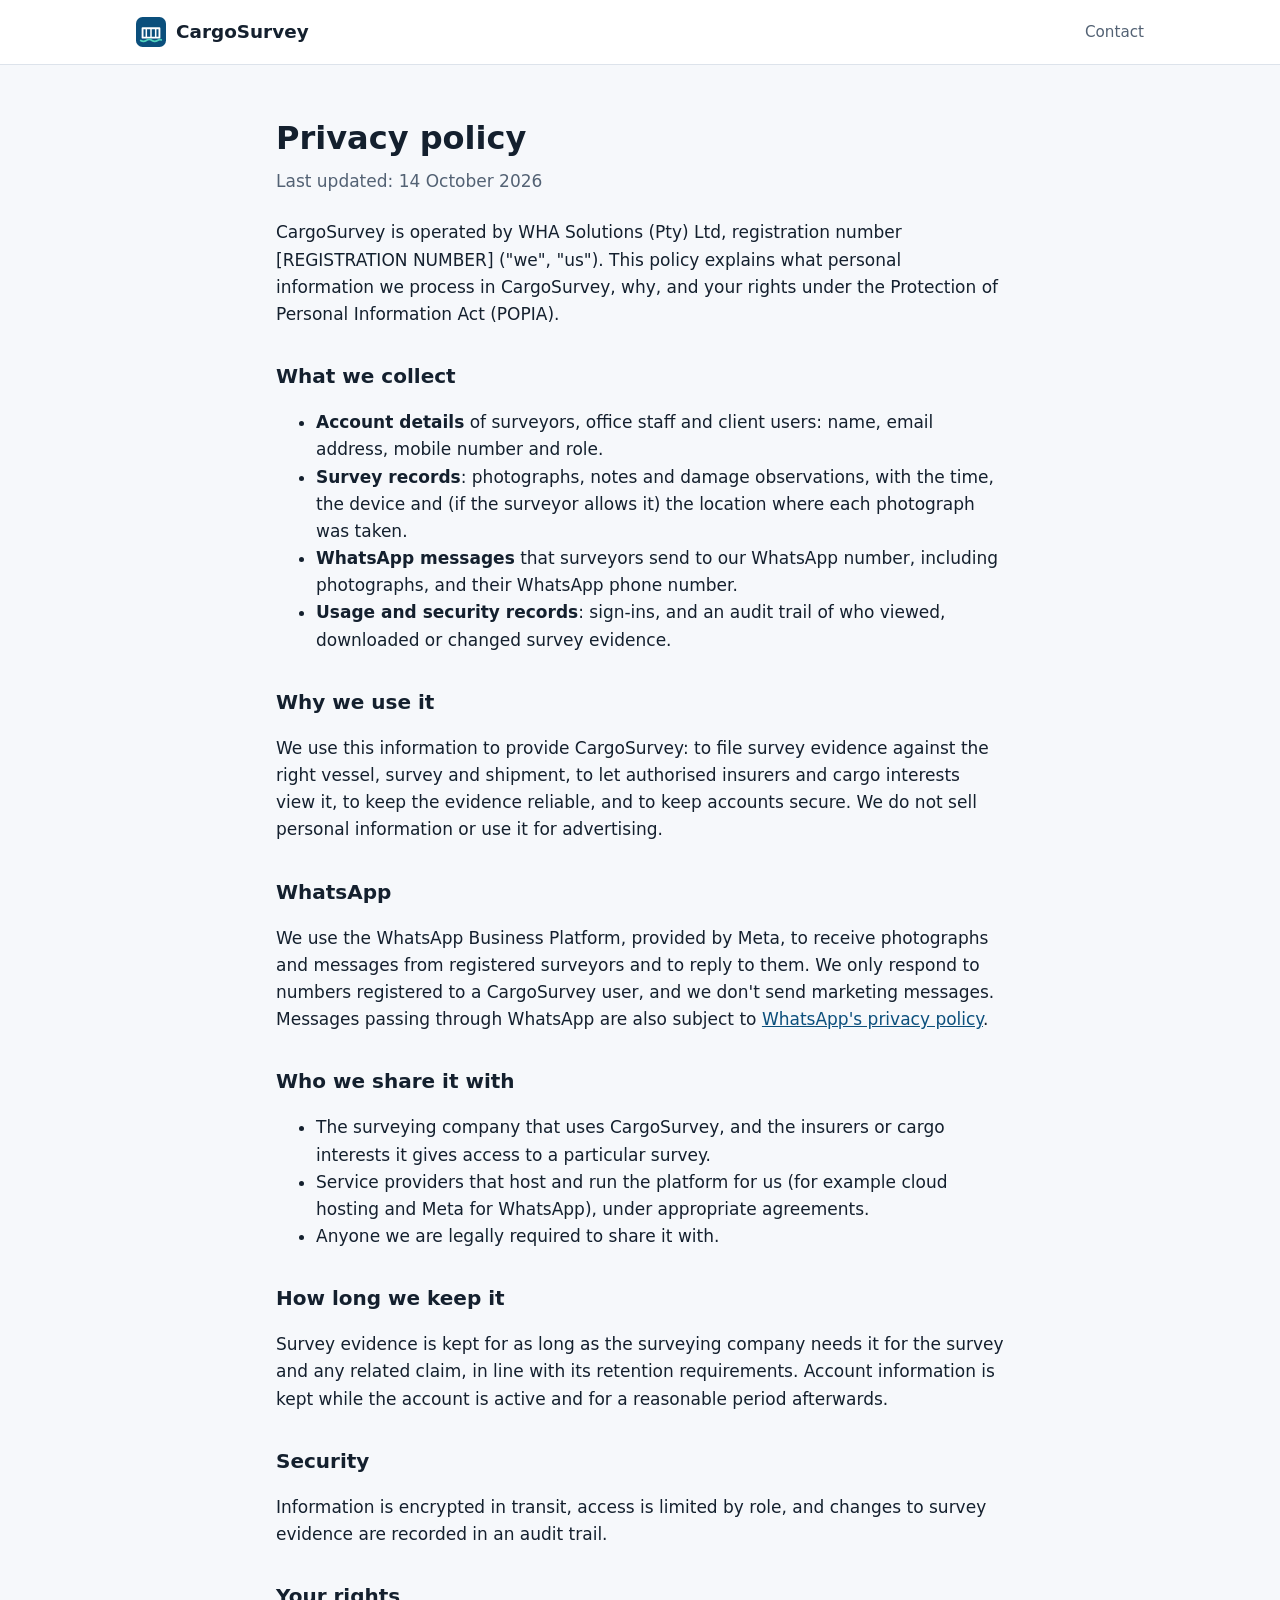
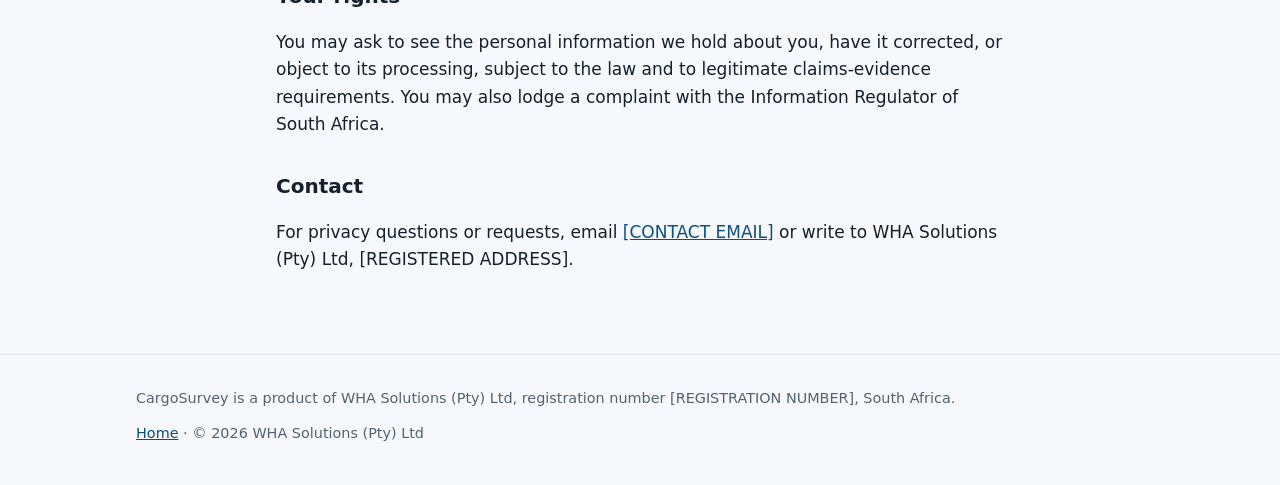
==== privacy.html @ 8bfcfcc2 "One-page website and privacy policy for cargosurvey.co.za Co-Authored-By: Claude Opus 5.5 <noreply@a" ====
<!doctype html>
<html lang="en">
<head>
    <meta charset="utf-8">
    <meta name="viewport" content="width=device-width, initial-scale=1">
    <title>Privacy policy · CargoSurvey</title>
    <meta name="description" content="How WHA Solutions (Pty) Ltd collects and uses personal information in CargoSurvey.">
    <link rel="icon" href="favicon.svg" type="image/svg+xml">
    <link rel="stylesheet" href="styles.css">
</head>
<body>
    <header class="site-header">
        <div class="wrap">
            <a class="logo" href="./">
                <svg width="30" height="30" viewBox="0 0 32 32" aria-hidden="true">
                    <rect width="32" height="32" rx="7" fill="#0b4f7c"/>
                    <path d="M7 12h18v10H7z" fill="none" stroke="#fff" stroke-width="2" stroke-linejoin="round"/>
                    <path d="M11 12v10M16 12v10M21 12v10" stroke="#fff" stroke-width="1.6"/>
                    <path d="M5 25c2 1.4 4 1.4 6 0s4-1.4 6 0 4 1.4 6 0 3-1 4-.6" fill="none" stroke="#4fd1bc" stroke-width="1.8" stroke-linecap="round"/>
                </svg>
                CargoSurvey
            </a>
            <nav aria-label="Main"><a href="./#contact">Contact</a></nav>
        </div>
    </header>

    <main class="policy">
        <div class="wrap">
            <h1>Privacy policy</h1>
            <p class="updated">Last updated: 14 October 2026</p>

            <p>CargoSurvey is operated by WHA Solutions (Pty) Ltd, registration number [REGISTRATION NUMBER] ("we", "us"). This policy explains what personal information we process in CargoSurvey, why, and your rights under the Protection of Personal Information Act (POPIA).</p>

            <h2>What we collect</h2>
            <ul>
                <li><strong>Account details</strong> of surveyors, office staff and client users: name, email address, mobile number and role.</li>
                <li><strong>Survey records</strong>: photographs, notes and damage observations, with the time, the device and (if the surveyor allows it) the location where each photograph was taken.</li>
                <li><strong>WhatsApp messages</strong> that surveyors send to our WhatsApp number, including photographs, and their WhatsApp phone number.</li>
                <li><strong>Usage and security records</strong>: sign-ins, and an audit trail of who viewed, downloaded or changed survey evidence.</li>
            </ul>

            <h2>Why we use it</h2>
            <p>We use this information to provide CargoSurvey: to file survey evidence against the right vessel, survey and shipment, to let authorised insurers and cargo interests view it, to keep the evidence reliable, and to keep accounts secure. We do not sell personal information or use it for advertising.</p>

            <h2>WhatsApp</h2>
            <p>We use the WhatsApp Business Platform, provided by Meta, to receive photographs and messages from registered surveyors and to reply to them. We only respond to numbers registered to a CargoSurvey user, and we don't send marketing messages. Messages passing through WhatsApp are also subject to <a href="https://www.whatsapp.com/legal/privacy-policy" rel="noopener">WhatsApp's privacy policy</a>.</p>

            <h2>Who we share it with</h2>
            <ul>
                <li>The surveying company that uses CargoSurvey, and the insurers or cargo interests it gives access to a particular survey.</li>
                <li>Service providers that host and run the platform for us (for example cloud hosting and Meta for WhatsApp), under appropriate agreements.</li>
                <li>Anyone we are legally required to share it with.</li>
            </ul>

            <h2>How long we keep it</h2>
            <p>Survey evidence is kept for as long as the surveying company needs it for the survey and any related claim, in line with its retention requirements. Account information is kept while the account is active and for a reasonable period afterwards.</p>

            <h2>Security</h2>
            <p>Information is encrypted in transit, access is limited by role, and changes to survey evidence are recorded in an audit trail.</p>

            <h2>Your rights</h2>
            <p>You may ask to see the personal information we hold about you, have it corrected, or object to its processing, subject to the law and to legitimate claims-evidence requirements. You may also lodge a complaint with the Information Regulator of South Africa.</p>

            <h2>Contact</h2>
            <p>For privacy questions or requests, email <a href="mailto:[CONTACT EMAIL]">[CONTACT EMAIL]</a> or write to WHA Solutions (Pty) Ltd, [REGISTERED ADDRESS].</p>
        </div>
    </main>

    <footer class="site-footer">
        <div class="wrap">
            <p>CargoSurvey is a product of WHA Solutions (Pty) Ltd, registration number [REGISTRATION NUMBER], South Africa.</p>
            <p><a href="./">Home</a> · &copy; 2026 WHA Solutions (Pty) Ltd</p>
        </div>
    </footer>
</body>
</html>
---- styles.css ----
:root {
    --bg: #f6f8fb;
    --surface: #ffffff;
    --text: #14202e;
    --muted: #536274;
    --border: #dde3eb;
    --brand: #0b4f7c;
    --brand-strong: #083b5d;
    --accent: #1f9d8b;
    --hero-from: #0b4f7c;
    --hero-to: #0e6e8f;
    --hero-text: #ffffff;
    color-scheme: light;
}

@media (prefers-color-scheme: dark) {
    :root {
        --bg: #0d141c;
        --surface: #141e29;
        --text: #e6edf5;
        --muted: #9aabbd;
        --border: #24313f;
        --brand: #5bb2e6;
        --brand-strong: #8ccbf0;
        --accent: #4fd1bc;
        --hero-from: #0a2a42;
        --hero-to: #0b3d52;
        --hero-text: #f2f7fb;
        color-scheme: dark;
    }
}

* { box-sizing: border-box; }

html { -webkit-text-size-adjust: 100%; }

body {
    margin: 0;
    background: var(--bg);
    color: var(--text);
    font-family: system-ui, -apple-system, "Segoe UI", Roboto, "Helvetica Neue", Arial, sans-serif;
    font-size: 17px;
    line-height: 1.6;
}

a { color: var(--brand); }
a:hover { color: var(--brand-strong); }

.wrap {
    max-width: 1040px;
    margin: 0 auto;
    padding: 0 16px;
}

/* Header */
.site-header {
    background: var(--surface);
    border-bottom: 1px solid var(--border);
}
.site-header .wrap {
    display: flex;
    align-items: center;
    justify-content: space-between;
    gap: 16px;
    min-height: 64px;
}
.logo {
    display: inline-flex;
    align-items: center;
    gap: 10px;
    font-weight: 700;
    font-size: 1.15rem;
    color: var(--text);
    text-decoration: none;
}
.logo svg { flex: none; }
.site-header nav a {
    margin-left: 20px;
    color: var(--muted);
    text-decoration: none;
    font-size: 0.95rem;
}
.site-header nav a:hover { color: var(--text); }

/* Hero */
.hero {
    background: linear-gradient(135deg, var(--hero-from), var(--hero-to));
    color: var(--hero-text);
    padding: 72px 0 80px;
}
.hero h1 {
    margin: 0 0 16px;
    font-size: clamp(1.9rem, 4.5vw, 2.9rem);
    line-height: 1.15;
    max-width: 18em;
}
.hero p {
    margin: 0 0 28px;
    font-size: 1.15rem;
    max-width: 36em;
    opacity: 0.92;
}
.button {
    display: inline-block;
    padding: 12px 22px;
    border-radius: 8px;
    background: var(--hero-text);
    color: var(--hero-from);
    font-weight: 600;
    text-decoration: none;
}
.button:hover { color: var(--hero-from); opacity: 0.9; }

/* Sections */
section { padding: 64px 0; }
section h2 {
    margin: 0 0 8px;
    font-size: 1.7rem;
    line-height: 1.25;
}
.lead {
    margin: 0 0 32px;
    color: var(--muted);
    max-width: 40em;
}

.grid {
    display: grid;
    grid-template-columns: repeat(auto-fit, minmax(240px, 1fr));
    gap: 20px;
}
.card {
    background: var(--surface);
    border: 1px solid var(--border);
    border-radius: 12px;
    padding: 24px;
}
.card h3 {
    margin: 12px 0 6px;
    font-size: 1.1rem;
}
.card p { margin: 0; color: var(--muted); }
.icon {
    width: 40px;
    height: 40px;
    border-radius: 10px;
    display: grid;
    place-items: center;
    background: color-mix(in srgb, var(--accent) 15%, transparent);
    color: var(--accent);
}

.alt { background: var(--surface); border-top: 1px solid var(--border); border-bottom: 1px solid var(--border); }

.audience {
    list-style: none;
    padding: 0;
    margin: 0;
    display: grid;
    grid-template-columns: repeat(auto-fit, minmax(240px, 1fr));
    gap: 20px;
}
.audience li strong { display: block; margin-bottom: 4px; }
.audience li span { color: var(--muted); }

.contact dl {
    display: grid;
    grid-template-columns: max-content 1fr;
    gap: 8px 24px;
    margin: 0;
}
.contact dt { color: var(--muted); }
.contact dd { margin: 0; overflow-wrap: anywhere; }

/* Footer */
.site-footer {
    padding: 32px 0 40px;
    color: var(--muted);
    font-size: 0.9rem;
    border-top: 1px solid var(--border);
}
.site-footer .wrap {
    display: flex;
    flex-wrap: wrap;
    justify-content: space-between;
    gap: 12px 24px;
}
.site-footer p { margin: 0; }

/* Policy pages */
.policy { padding: 48px 0 64px; }
.policy .wrap { max-width: 760px; }
.policy h1 { font-size: 2rem; margin: 0 0 4px; }
.policy h2 { font-size: 1.25rem; margin: 32px 0 8px; }
.policy .updated { color: var(--muted); margin: 0 0 24px; }

@media (max-width: 560px) {
    .site-header nav a { margin-left: 14px; }
    .site-header nav a.hide-sm { display: none; }
    .hero { padding: 48px 0 56px; }
    section { padding: 48px 0; }
    .contact dl { grid-template-columns: 1fr; gap: 2px; }
    .contact dd { margin-bottom: 10px; }
}
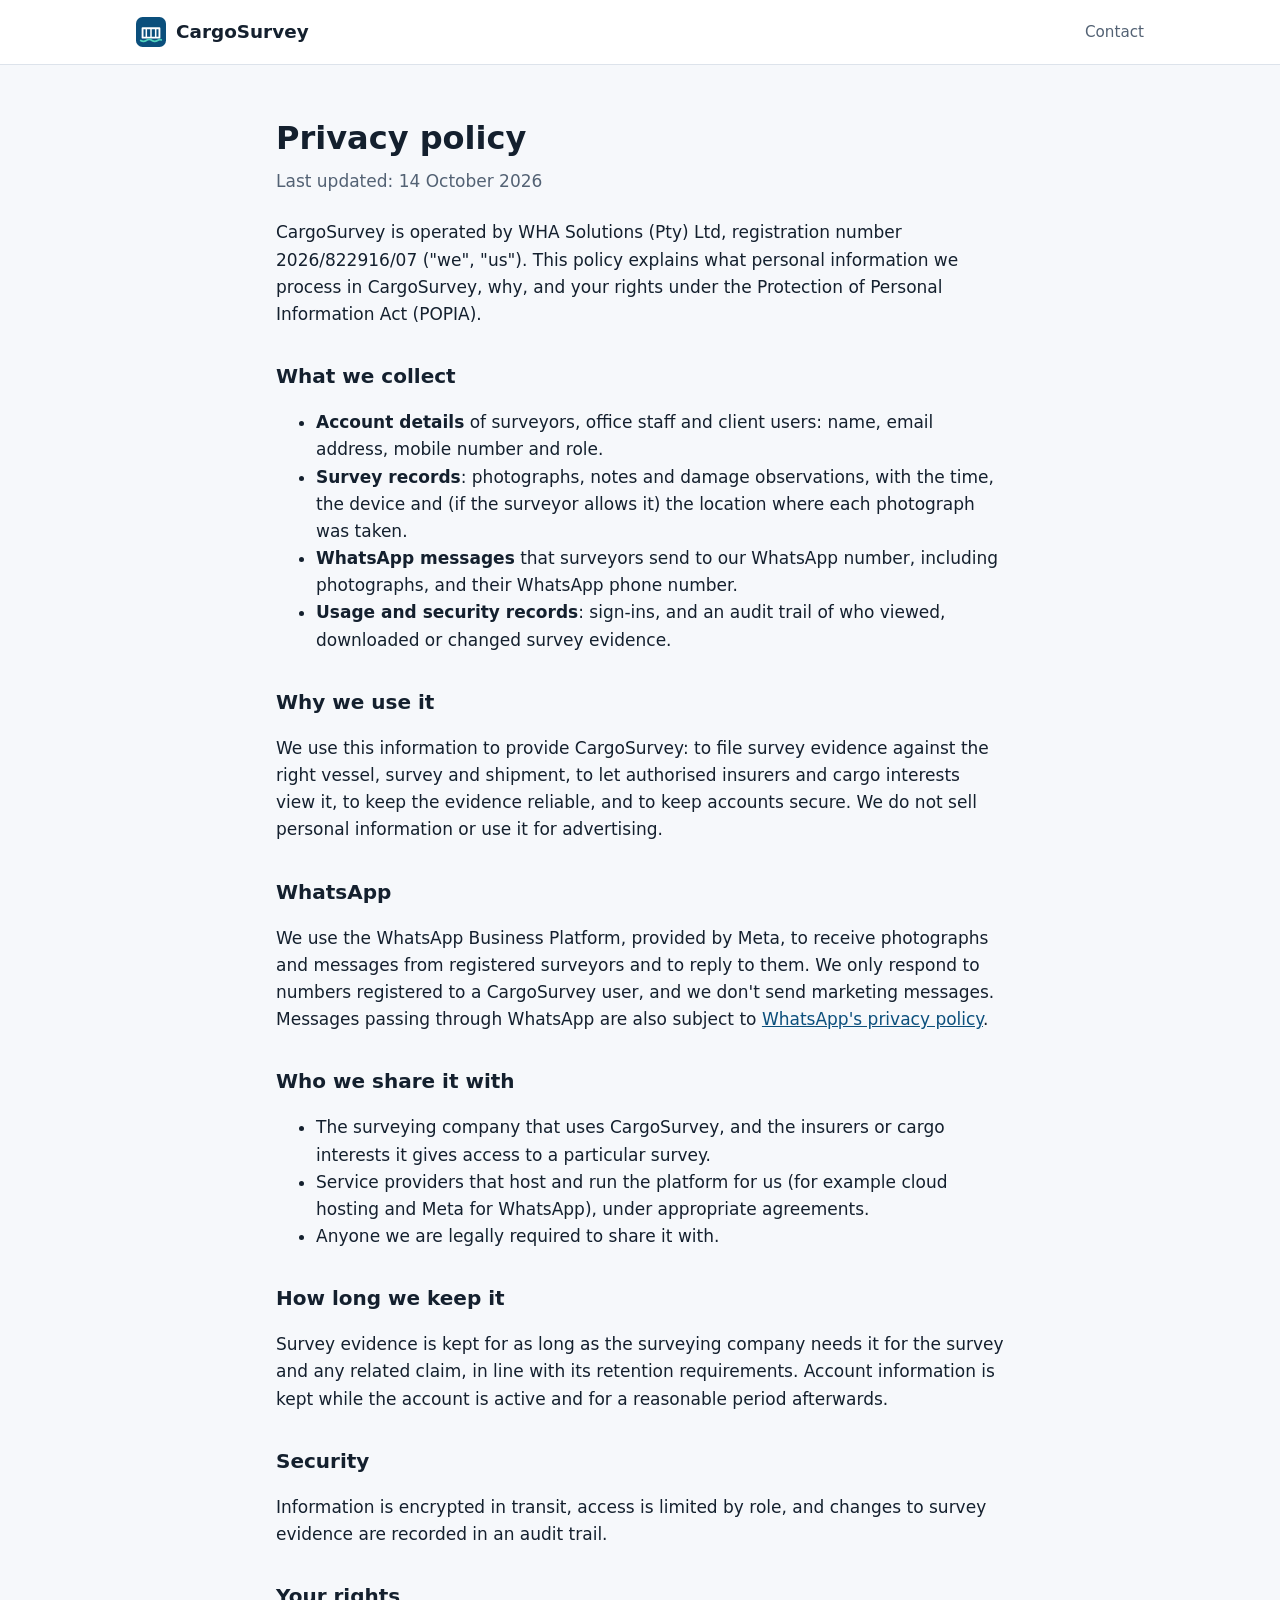
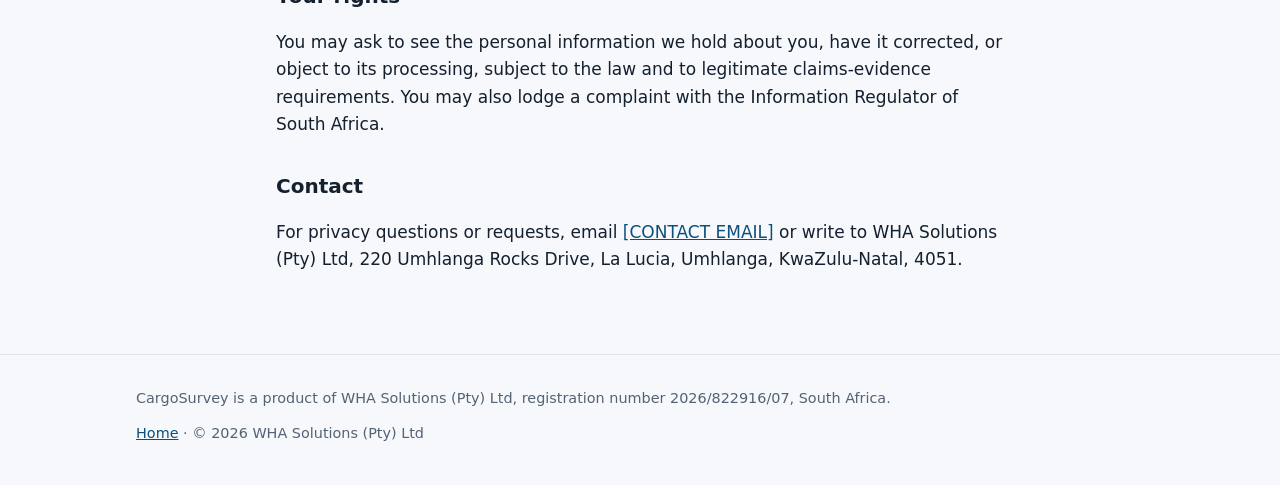
==== commit 67c93132: "Add WHA Solutions registration number and registered address Co-Authored-By: Claude Opus 5.5 <norepl" ====
--- a/privacy.html
+++ b/privacy.html
@@ -29,7 +29,7 @@
             <h1>Privacy policy</h1>
             <p class="updated">Last updated: 14 October 2026</p>
 
-            <p>CargoSurvey is operated by WHA Solutions (Pty) Ltd, registration number [REGISTRATION NUMBER] ("we", "us"). This policy explains what personal information we process in CargoSurvey, why, and your rights under the Protection of Personal Information Act (POPIA).</p>
+            <p>CargoSurvey is operated by WHA Solutions (Pty) Ltd, registration number 2026/822916/07 ("we", "us"). This policy explains what personal information we process in CargoSurvey, why, and your rights under the Protection of Personal Information Act (POPIA).</p>
 
             <h2>What we collect</h2>
             <ul>
@@ -62,13 +62,13 @@
             <p>You may ask to see the personal information we hold about you, have it corrected, or object to its processing, subject to the law and to legitimate claims-evidence requirements. You may also lodge a complaint with the Information Regulator of South Africa.</p>
 
             <h2>Contact</h2>
-            <p>For privacy questions or requests, email <a href="mailto:[CONTACT EMAIL]">[CONTACT EMAIL]</a> or write to WHA Solutions (Pty) Ltd, [REGISTERED ADDRESS].</p>
+            <p>For privacy questions or requests, email <a href="mailto:[CONTACT EMAIL]">[CONTACT EMAIL]</a> or write to WHA Solutions (Pty) Ltd, 220 Umhlanga Rocks Drive, La Lucia, Umhlanga, KwaZulu-Natal, 4051.</p>
         </div>
     </main>
 
     <footer class="site-footer">
         <div class="wrap">
-            <p>CargoSurvey is a product of WHA Solutions (Pty) Ltd, registration number [REGISTRATION NUMBER], South Africa.</p>
+            <p>CargoSurvey is a product of WHA Solutions (Pty) Ltd, registration number 2026/822916/07, South Africa.</p>
             <p><a href="./">Home</a> · &copy; 2026 WHA Solutions (Pty) Ltd</p>
         </div>
     </footer>
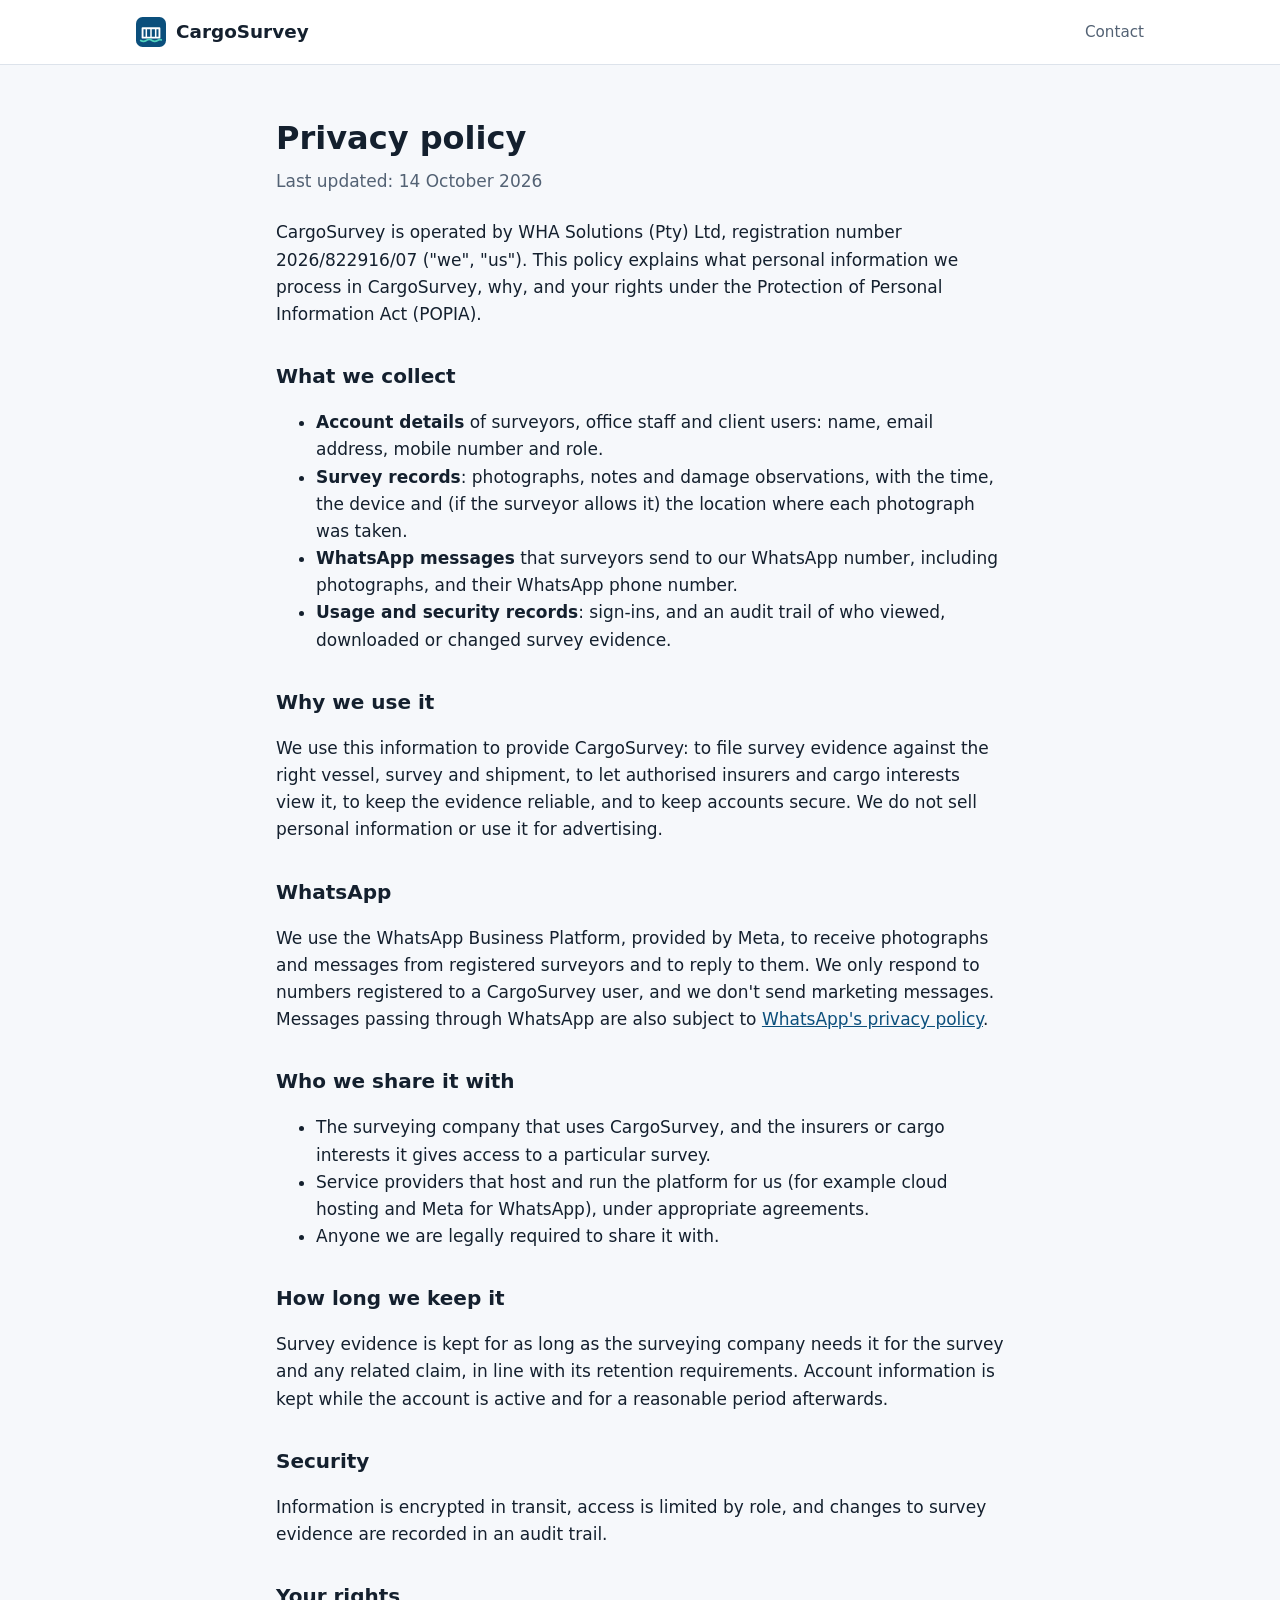
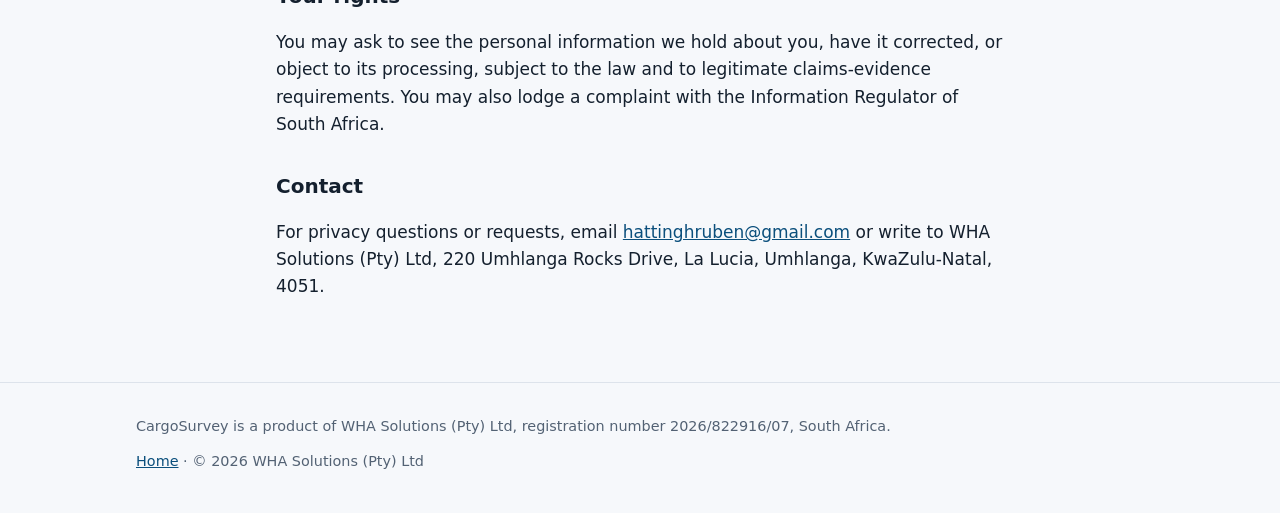
==== commit eeccee28: "Add contact email and phone Co-Authored-By: Claude Opus 5.5 <noreply@anthropic.com>" ====
--- a/privacy.html
+++ b/privacy.html
@@ -62,7 +62,7 @@
             <p>You may ask to see the personal information we hold about you, have it corrected, or object to its processing, subject to the law and to legitimate claims-evidence requirements. You may also lodge a complaint with the Information Regulator of South Africa.</p>
 
             <h2>Contact</h2>
-            <p>For privacy questions or requests, email <a href="mailto:[CONTACT EMAIL]">[CONTACT EMAIL]</a> or write to WHA Solutions (Pty) Ltd, 220 Umhlanga Rocks Drive, La Lucia, Umhlanga, KwaZulu-Natal, 4051.</p>
+            <p>For privacy questions or requests, email <a href="mailto:hattinghruben@gmail.com">hattinghruben@gmail.com</a> or write to WHA Solutions (Pty) Ltd, 220 Umhlanga Rocks Drive, La Lucia, Umhlanga, KwaZulu-Natal, 4051.</p>
         </div>
     </main>
 
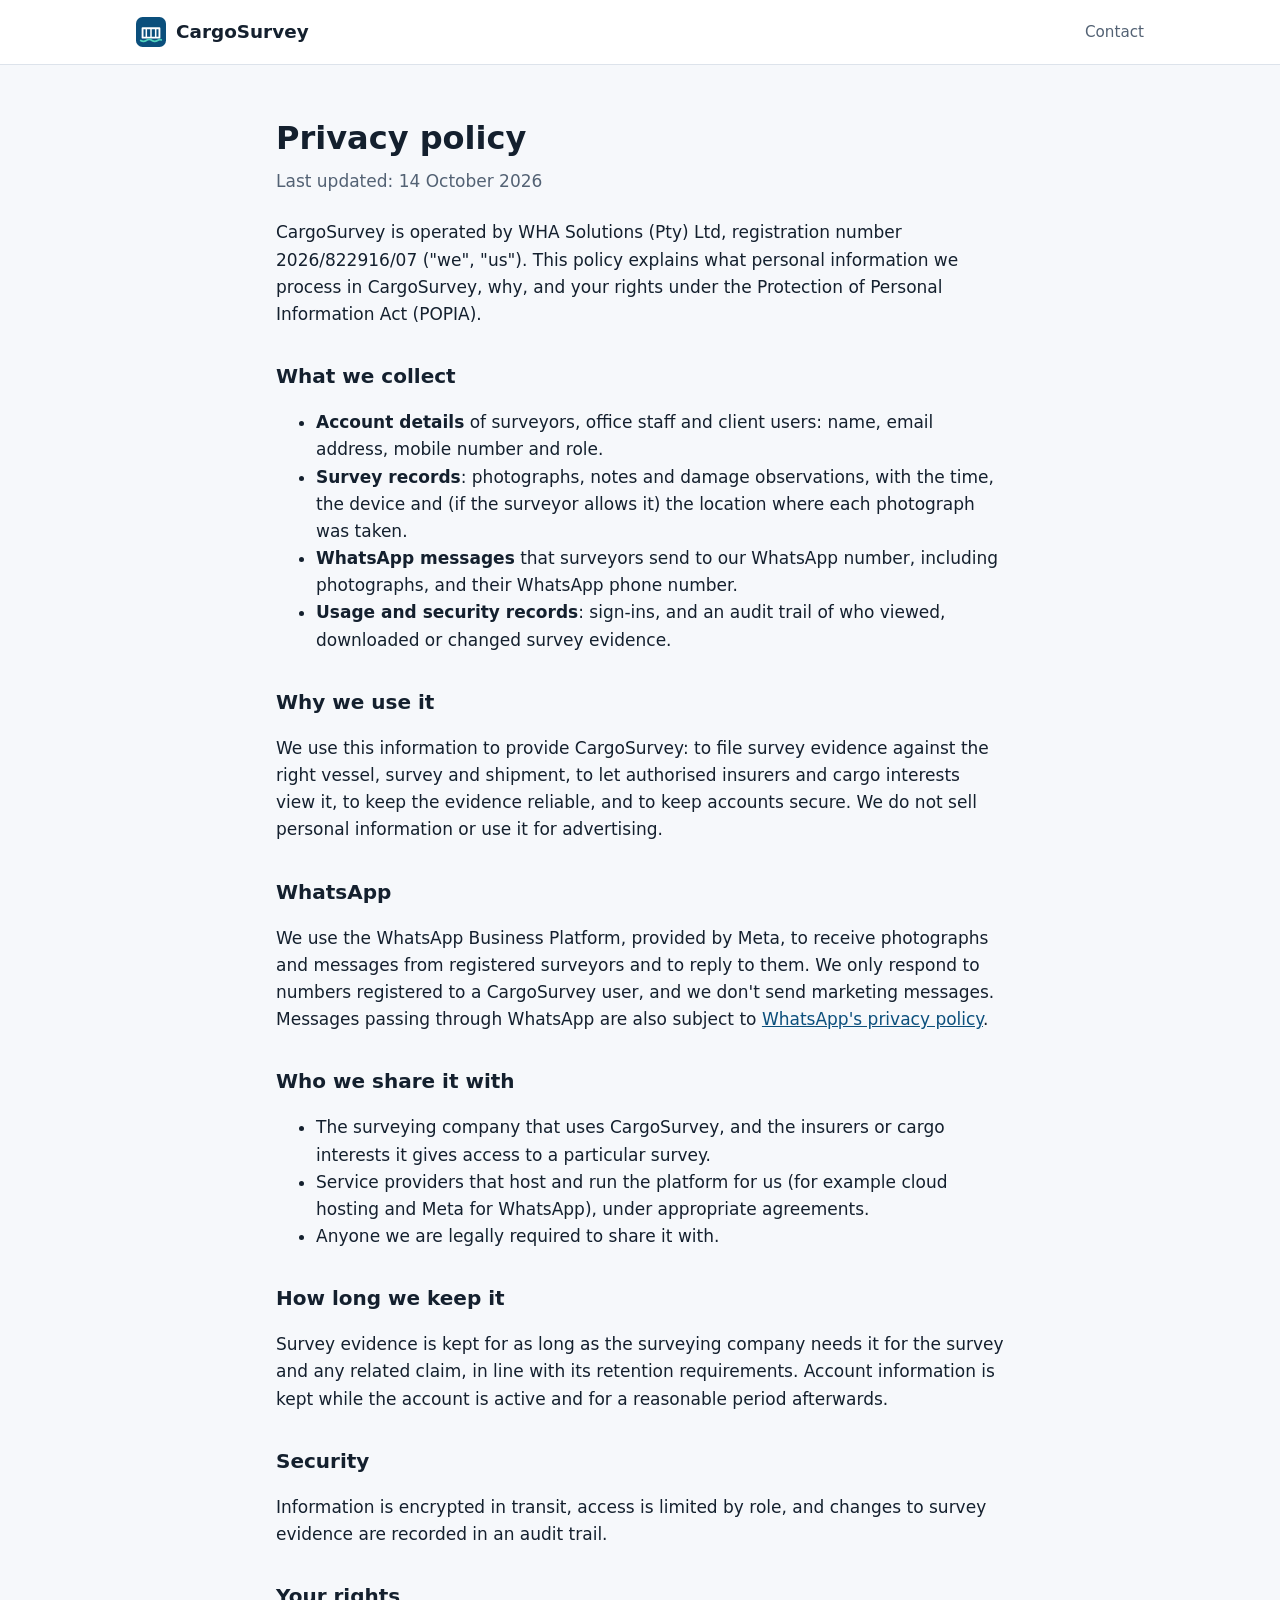
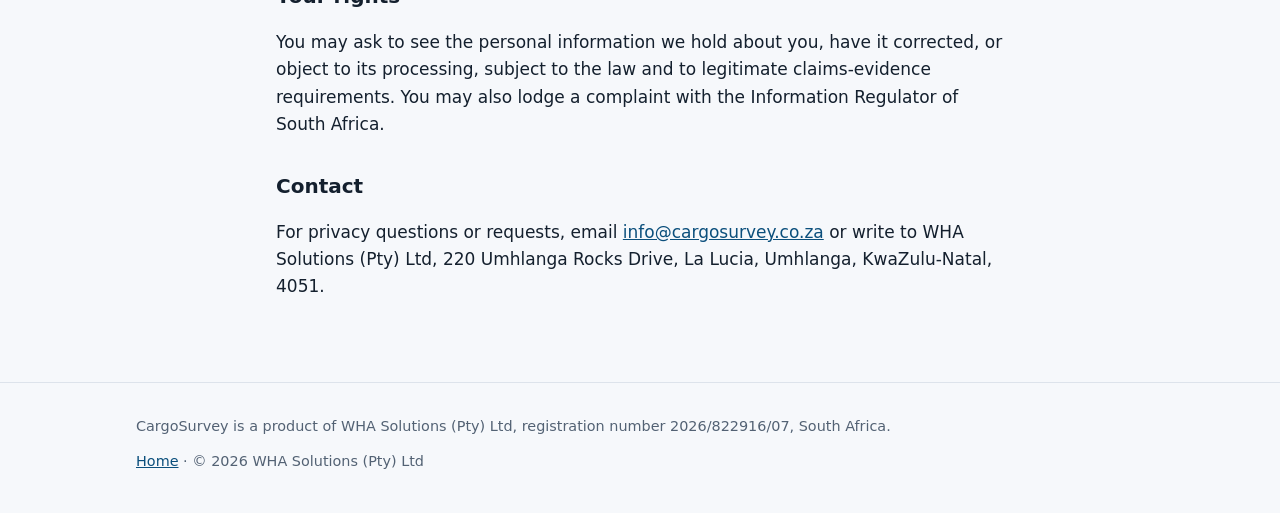
==== commit 96f57577: "Use info@cargosurvey.co.za as the contact email Co-Authored-By: Claude Opus 5.5 <noreply@anthropic.c" ====
--- a/privacy.html
+++ b/privacy.html
@@ -62,7 +62,7 @@
             <p>You may ask to see the personal information we hold about you, have it corrected, or object to its processing, subject to the law and to legitimate claims-evidence requirements. You may also lodge a complaint with the Information Regulator of South Africa.</p>
 
             <h2>Contact</h2>
-            <p>For privacy questions or requests, email <a href="mailto:hattinghruben@gmail.com">hattinghruben@gmail.com</a> or write to WHA Solutions (Pty) Ltd, 220 Umhlanga Rocks Drive, La Lucia, Umhlanga, KwaZulu-Natal, 4051.</p>
+            <p>For privacy questions or requests, email <a href="mailto:info@cargosurvey.co.za">info@cargosurvey.co.za</a> or write to WHA Solutions (Pty) Ltd, 220 Umhlanga Rocks Drive, La Lucia, Umhlanga, KwaZulu-Natal, 4051.</p>
         </div>
     </main>
 
